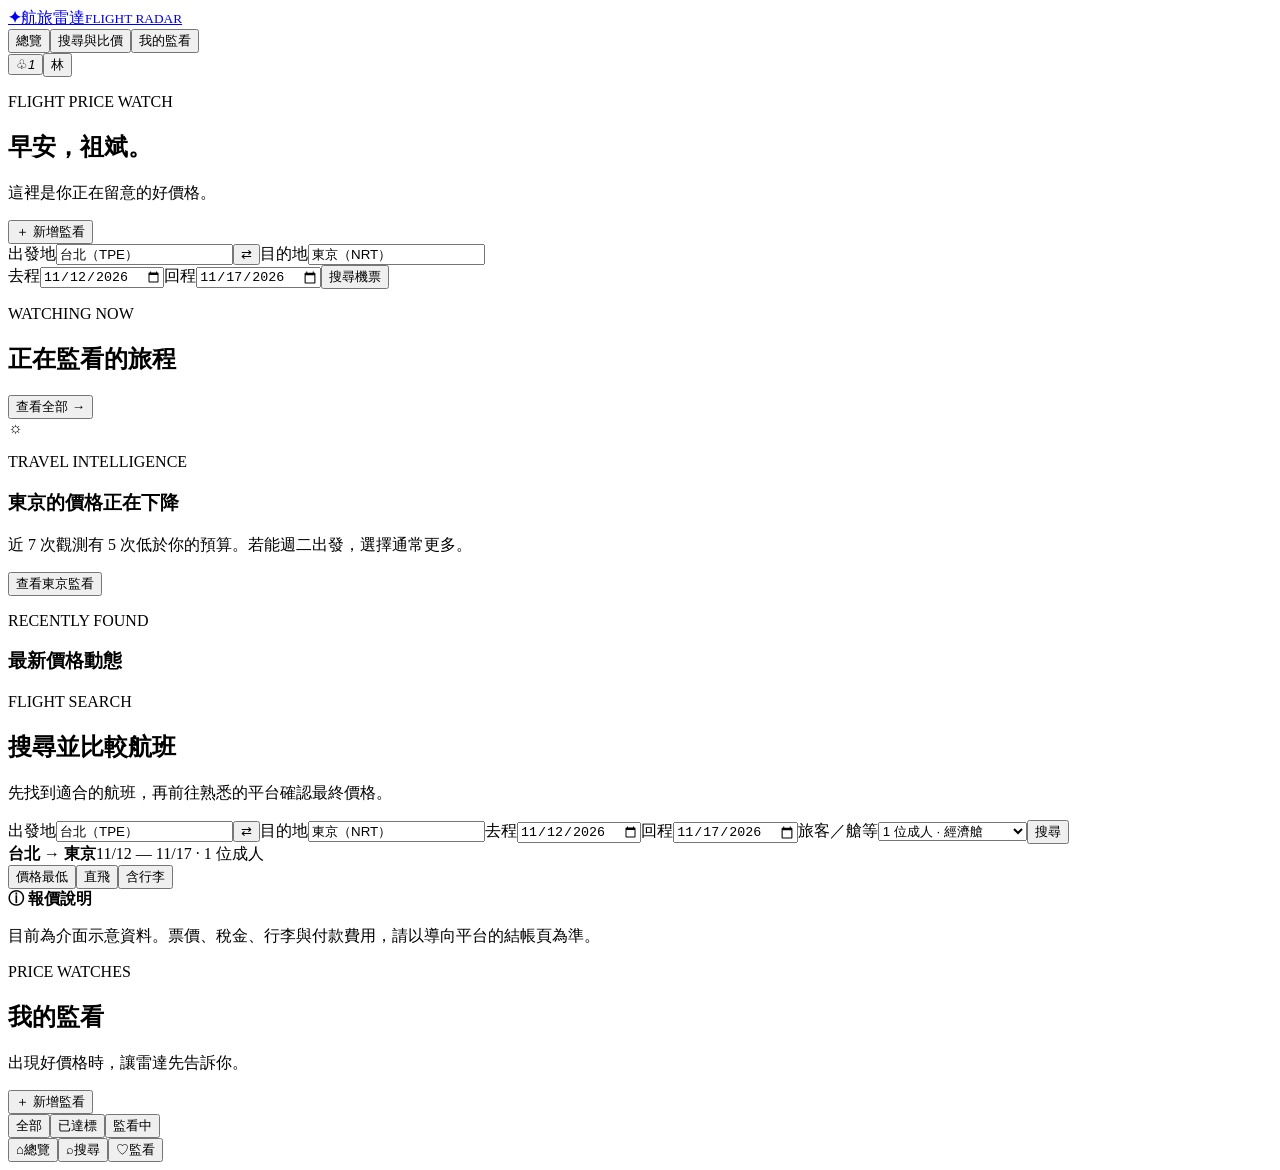
==== flight-radar/index.html @ ab5c8c6f "Add Flight Radar app" ====
<!doctype html>
<html lang="zh-Hant"><head><meta charset="UTF-8" /><meta name="viewport" content="width=device-width, initial-scale=1.0" /><meta name="theme-color" content="#075b65" /><meta name="description" content="航旅雷達：個人機票價格監看工具" /><title>航旅雷達｜機票價格監看</title><link rel="preconnect" href="https://fonts.googleapis.com" /><link rel="preconnect" href="https://fonts.gstatic.com" crossorigin /><link href="https://fonts.googleapis.com/css2?family=Noto+Sans+TC:wght@400;500;600;700&family=Playfair+Display:wght@600;700&display=swap" rel="stylesheet" /><link rel="stylesheet" href="styles.css" /></head><body><div class="app-shell"><header class="topbar"><a class="brand" href="#home" aria-label="航旅雷達首頁"><b>✦</b><span>航旅雷達<small>FLIGHT RADAR</small></span></a><nav class="desktop-nav" aria-label="主選單"><button class="nav-link active" data-view="home">總覽</button><button class="nav-link" data-view="search">搜尋與比價</button><button class="nav-link" data-view="watchlist">我的監看</button></nav><div class="top-actions"><button class="notice" id="notificationButton" aria-label="查看通知">♧<i id="notificationBadge">1</i></button><button class="avatar" aria-label="帳號">林</button></div></header><main><section class="view active" id="home"><div class="dashboard-title"><div><p class="eyebrow">FLIGHT PRICE WATCH</p><h1>早安，祖斌。</h1><p>這裡是你正在留意的好價格。</p></div><button class="primary" id="newWatchHome">＋ 新增監看</button></div><div class="quick-search"><div><label>出發地<input id="quickOrigin" value="台北（TPE）" /></label><button class="swap" id="swapQuick" aria-label="交換出發地與目的地">⇄</button><label>目的地<input id="quickDestination" value="東京（NRT）" /></label></div><div><label>去程<input id="quickDeparture" type="date" value="2026-11-12" /></label><label>回程<input id="quickReturn" type="date" value="2026-11-17" /></label><button class="primary" id="quickSearch">搜尋機票</button></div></div><div class="stats" id="stats"></div><div class="section-title"><div><p class="eyebrow">WATCHING NOW</p><h2>正在監看的旅程</h2></div><button class="quiet" data-view="watchlist">查看全部 →</button></div><div class="watch-grid" id="homeWatches"></div><div class="bottom-grid"><article class="insight"><div class="sun">☼</div><div><p class="eyebrow">TRAVEL INTELLIGENCE</p><h3>東京的價格正在下降</h3><p>近 7 次觀測有 5 次低於你的預算。若能週二出發，選擇通常更多。</p><button class="light-button" data-view="watchlist">查看東京監看</button></div></article><article class="activity"><p class="eyebrow">RECENTLY FOUND</p><h3>最新價格動態</h3><div id="activityList"></div></article></div></section><section class="view" id="search"><div class="page-title"><p class="eyebrow">FLIGHT SEARCH</p><h1>搜尋並比較航班</h1><p>先找到適合的航班，再前往熟悉的平台確認最終價格。</p></div><form id="searchForm" class="search-form"><label>出發地<input id="origin" value="台北（TPE）" required /></label><button type="button" id="swapSearch" class="swap" aria-label="交換出發地與目的地">⇄</button><label>目的地<input id="destination" value="東京（NRT）" required /></label><label>去程<input id="departure" type="date" value="2026-11-12" required /></label><label>回程<input id="returnDate" type="date" value="2026-11-17" required /></label><label>旅客／艙等<select id="travellers"><option>1 位成人 · 經濟艙</option><option>2 位成人 · 經濟艙</option><option>1 位成人 · 豪華經濟艙</option></select></label><button class="primary" type="submit">搜尋</button></form><div class="results-top"><div><strong id="routeTitle">台北 → 東京</strong><span id="routeMeta">11/12 — 11/17 · 1 位成人</span></div><div class="chips"><button class="chip active">價格最低</button><button class="chip">直飛</button><button class="chip">含行李</button></div></div><div class="results-layout"><div class="offers" id="offers"></div><aside class="note"><b>ⓘ 報價說明</b><p>目前為介面示意資料。票價、稅金、行李與付款費用，請以導向平台的結帳頁為準。</p></aside></div></section><section class="view" id="watchlist"><div class="dashboard-title"><div><p class="eyebrow">PRICE WATCHES</p><h1>我的監看</h1><p>出現好價格時，讓雷達先告訴你。</p></div><button class="primary" id="newWatch">＋ 新增監看</button></div><div class="tabs"><button class="chip active" data-filter="all">全部 <span id="allCount"></span></button><button class="chip" data-filter="target">已達標 <span id="targetCount"></span></button><button class="chip" data-filter="watching">監看中 <span id="watchCount"></span></button></div><div class="watch-grid large" id="watchGrid"></div></section></main><nav class="mobile-nav"><button class="nav-link active" data-view="home">⌂<span>總覽</span></button><button class="nav-link" data-view="search">⌕<span>搜尋</span></button><button class="nav-link" data-view="watchlist">♡<span>監看</span></button></nav></div><dialog id="watchDialog"><form id="watchForm"><button type="button" class="close" id="closeDialog" aria-label="關閉">×</button><p class="eyebrow">NEW PRICE WATCH</p><h2>建立價格監看</h2><p class="dialog-copy">當票價低於你的預算，就會出現在通知中心。</p><div class="form-grid"><label>出發地<input id="watchOrigin" value="台北（TPE）" required /></label><label>目的地<input id="watchDestination" placeholder="例如：大阪（KIX）" required /></label><label>去程<input id="watchDeparture" type="date" value="2026-12-04" required /></label><label>回程<input id="watchReturn" type="date" value="2026-12-08" required /></label><label>目標總價（TWD）<input id="watchTarget" type="number" min="1" value="9000" required /></label><label>偏好<select id="watchDirect"><option>不限轉機</option><option>只看直飛</option></select></label></div><label class="check"><input type="checkbox" checked /> 降到目標價時通知我</label><button class="primary full" type="submit">開始監看</button></form></dialog><div class="toast" id="toast" role="status"></div><script src="app.js"></script></body></html>
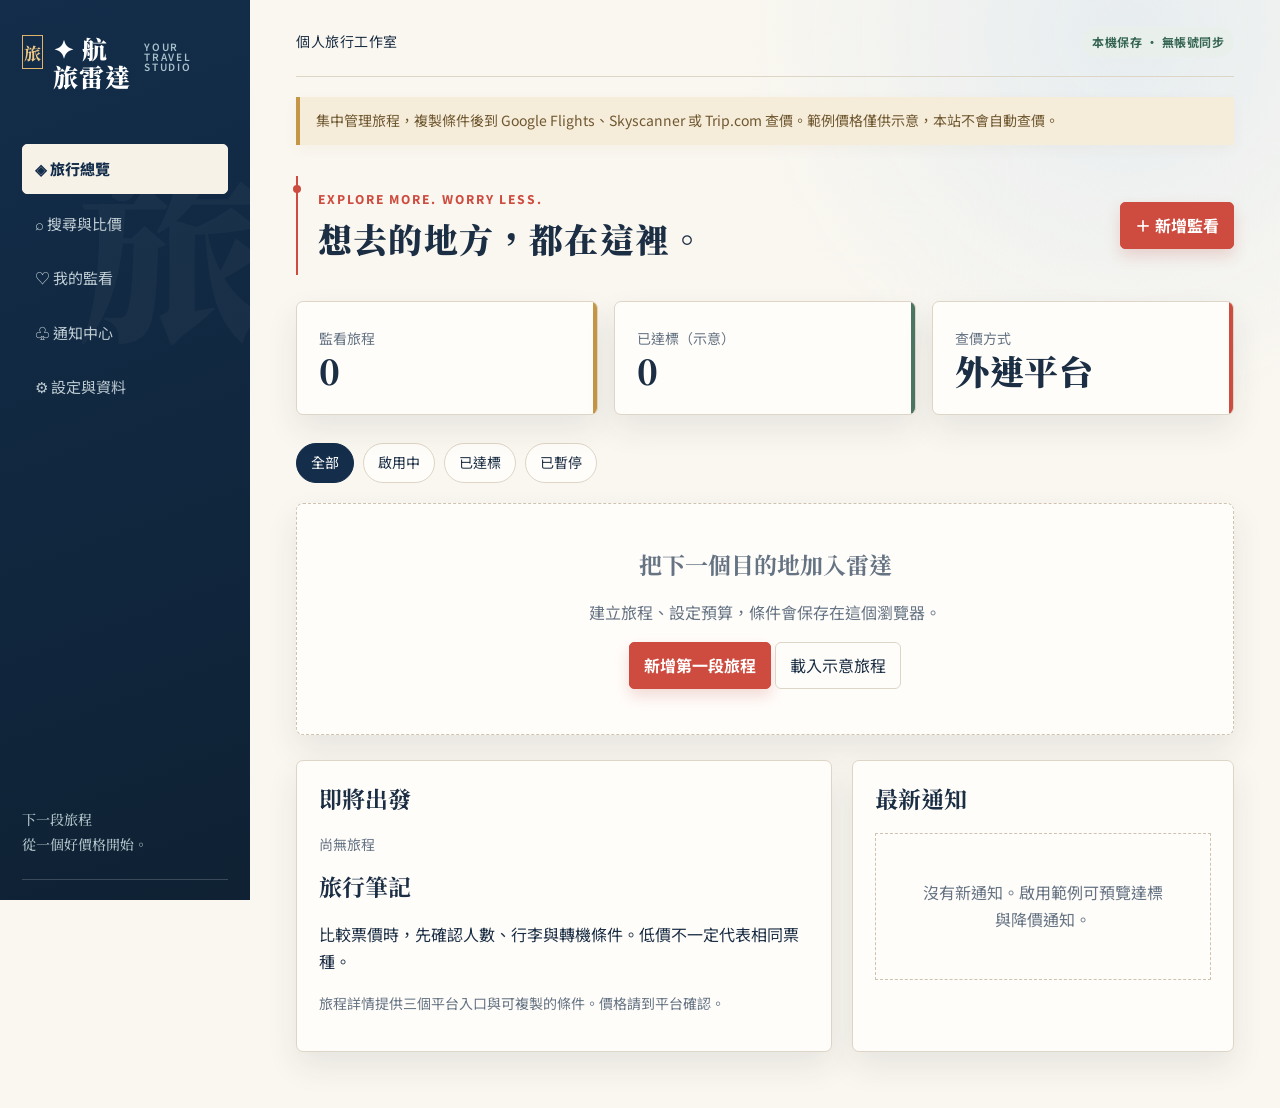
==== commit 2fd42ee4: "Add centralized trip lookup with platform links and copyable criteria" ====
--- a/flight-radar/index.html
+++ b/flight-radar/index.html
@@ -1,2 +1 @@
-<!doctype html>
-<html lang="zh-Hant"><head><meta charset="UTF-8" /><meta name="viewport" content="width=device-width, initial-scale=1.0" /><meta name="theme-color" content="#075b65" /><meta name="description" content="航旅雷達：個人機票價格監看工具" /><title>航旅雷達｜機票價格監看</title><link rel="preconnect" href="https://fonts.googleapis.com" /><link rel="preconnect" href="https://fonts.gstatic.com" crossorigin /><link href="https://fonts.googleapis.com/css2?family=Noto+Sans+TC:wght@400;500;600;700&family=Playfair+Display:wght@600;700&display=swap" rel="stylesheet" /><link rel="stylesheet" href="styles.css" /></head><body><div class="app-shell"><header class="topbar"><a class="brand" href="#home" aria-label="航旅雷達首頁"><b>✦</b><span>航旅雷達<small>FLIGHT RADAR</small></span></a><nav class="desktop-nav" aria-label="主選單"><button class="nav-link active" data-view="home">總覽</button><button class="nav-link" data-view="search">搜尋與比價</button><button class="nav-link" data-view="watchlist">我的監看</button></nav><div class="top-actions"><button class="notice" id="notificationButton" aria-label="查看通知">♧<i id="notificationBadge">1</i></button><button class="avatar" aria-label="帳號">林</button></div></header><main><section class="view active" id="home"><div class="dashboard-title"><div><p class="eyebrow">FLIGHT PRICE WATCH</p><h1>早安，祖斌。</h1><p>這裡是你正在留意的好價格。</p></div><button class="primary" id="newWatchHome">＋ 新增監看</button></div><div class="quick-search"><div><label>出發地<input id="quickOrigin" value="台北（TPE）" /></label><button class="swap" id="swapQuick" aria-label="交換出發地與目的地">⇄</button><label>目的地<input id="quickDestination" value="東京（NRT）" /></label></div><div><label>去程<input id="quickDeparture" type="date" value="2026-11-12" /></label><label>回程<input id="quickReturn" type="date" value="2026-11-17" /></label><button class="primary" id="quickSearch">搜尋機票</button></div></div><div class="stats" id="stats"></div><div class="section-title"><div><p class="eyebrow">WATCHING NOW</p><h2>正在監看的旅程</h2></div><button class="quiet" data-view="watchlist">查看全部 →</button></div><div class="watch-grid" id="homeWatches"></div><div class="bottom-grid"><article class="insight"><div class="sun">☼</div><div><p class="eyebrow">TRAVEL INTELLIGENCE</p><h3>東京的價格正在下降</h3><p>近 7 次觀測有 5 次低於你的預算。若能週二出發，選擇通常更多。</p><button class="light-button" data-view="watchlist">查看東京監看</button></div></article><article class="activity"><p class="eyebrow">RECENTLY FOUND</p><h3>最新價格動態</h3><div id="activityList"></div></article></div></section><section class="view" id="search"><div class="page-title"><p class="eyebrow">FLIGHT SEARCH</p><h1>搜尋並比較航班</h1><p>先找到適合的航班，再前往熟悉的平台確認最終價格。</p></div><form id="searchForm" class="search-form"><label>出發地<input id="origin" value="台北（TPE）" required /></label><button type="button" id="swapSearch" class="swap" aria-label="交換出發地與目的地">⇄</button><label>目的地<input id="destination" value="東京（NRT）" required /></label><label>去程<input id="departure" type="date" value="2026-11-12" required /></label><label>回程<input id="returnDate" type="date" value="2026-11-17" required /></label><label>旅客／艙等<select id="travellers"><option>1 位成人 · 經濟艙</option><option>2 位成人 · 經濟艙</option><option>1 位成人 · 豪華經濟艙</option></select></label><button class="primary" type="submit">搜尋</button></form><div class="results-top"><div><strong id="routeTitle">台北 → 東京</strong><span id="routeMeta">11/12 — 11/17 · 1 位成人</span></div><div class="chips"><button class="chip active">價格最低</button><button class="chip">直飛</button><button class="chip">含行李</button></div></div><div class="results-layout"><div class="offers" id="offers"></div><aside class="note"><b>ⓘ 報價說明</b><p>目前為介面示意資料。票價、稅金、行李與付款費用，請以導向平台的結帳頁為準。</p></aside></div></section><section class="view" id="watchlist"><div class="dashboard-title"><div><p class="eyebrow">PRICE WATCHES</p><h1>我的監看</h1><p>出現好價格時，讓雷達先告訴你。</p></div><button class="primary" id="newWatch">＋ 新增監看</button></div><div class="tabs"><button class="chip active" data-filter="all">全部 <span id="allCount"></span></button><button class="chip" data-filter="target">已達標 <span id="targetCount"></span></button><button class="chip" data-filter="watching">監看中 <span id="watchCount"></span></button></div><div class="watch-grid large" id="watchGrid"></div></section></main><nav class="mobile-nav"><button class="nav-link active" data-view="home">⌂<span>總覽</span></button><button class="nav-link" data-view="search">⌕<span>搜尋</span></button><button class="nav-link" data-view="watchlist">♡<span>監看</span></button></nav></div><dialog id="watchDialog"><form id="watchForm"><button type="button" class="close" id="closeDialog" aria-label="關閉">×</button><p class="eyebrow">NEW PRICE WATCH</p><h2>建立價格監看</h2><p class="dialog-copy">當票價低於你的預算，就會出現在通知中心。</p><div class="form-grid"><label>出發地<input id="watchOrigin" value="台北（TPE）" required /></label><label>目的地<input id="watchDestination" placeholder="例如：大阪（KIX）" required /></label><label>去程<input id="watchDeparture" type="date" value="2026-12-04" required /></label><label>回程<input id="watchReturn" type="date" value="2026-12-08" required /></label><label>目標總價（TWD）<input id="watchTarget" type="number" min="1" value="9000" required /></label><label>偏好<select id="watchDirect"><option>不限轉機</option><option>只看直飛</option></select></label></div><label class="check"><input type="checkbox" checked /> 降到目標價時通知我</label><button class="primary full" type="submit">開始監看</button></form></dialog><div class="toast" id="toast" role="status"></div><script src="app.js"></script></body></html>
+<!doctype html><html lang="zh-Hant"><head><meta charset="utf-8"><meta name="viewport" content="width=device-width,initial-scale=1"><title>航旅雷達 · 旅行工作室</title><link rel="stylesheet" href="v2.css"></head><body><aside><a class="brand" href="#">✦ 航旅雷達<small>YOUR TRAVEL STUDIO</small></a><nav><button data-page="home">◈ 旅行總覽</button><button data-page="search">⌕ 搜尋與比價</button><button data-page="watches">♡ 我的監看</button><button data-page="notifications">♧ 通知中心</button><button data-page="settings">⚙ 設定與資料</button></nav><p class="aside-note">下一段旅程<br>從一個好價格開始。</p></aside><main><header><span>個人旅行工作室</span><span class="tag">本機保存 · 無帳號同步</span></header><div class="banner">集中管理旅程，複製條件後到 Google Flights、Skyscanner 或 Trip.com 查價。範例價格僅供示意，本站不會自動查價。</div><section class="intro"><div><small>EXPLORE MORE. WORRY LESS.</small><h1 id="title">想去的地方，都在這裡。</h1></div><button class="primary" id="add">＋ 新增監看</button></section><div id="content"></div></main><dialog id="editor"><form id="form"><header><h2 id="formTitle">新增監看</h2><button type="button" id="cancel">✕</button></header><div class="fields" id="fields"></div><p id="error" role="alert"></p><button class="primary">儲存監看</button></form></dialog><dialog id="detail"><button id="closeDetail">關閉 ✕</button><div id="detailBody"></div></dialog><div id="toast" role="status"></div><script src="v2.js"></script></body></html>
--- a/flight-radar/v2.css
+++ b/flight-radar/v2.css
@@ -0,0 +1,10 @@
+@import url('https://fonts.googleapis.com/css2?family=Noto+Sans+TC:wght@400;500;600;700;800&family=Noto+Serif+TC:wght@600;700;900&display=swap');
+.lookup{margin:20px 0;padding:18px 0;border-block:1px solid var(--line)}.lookup textarea{width:100%;font:inherit;line-height:1.7;padding:12px;background:var(--paper);color:var(--ink);border:1px solid var(--line);border-radius:6px;resize:vertical;min-height:150px}.platform-links{display:grid;grid-template-columns:repeat(auto-fit,minmax(170px,1fr));gap:10px;margin-top:16px}.platform-links a{display:block;padding:12px;margin:6px 0;border:1px solid var(--line);border-radius:6px;text-decoration:none;background:var(--card)}.platform-links small{display:block;font-size:14px;color:var(--muted)}.lookup button{margin-top:8px}
+
+:root{--ink:#1b2e44;--indigo:#132d4a;--paper:#faf7f0;--paper-deep:#f1ecdf;--vermilion:#ce4c3f;--matcha:#4b7663;--gold:#c49645;--muted:#657383;--line:#ddd5c6;--card:#fffdfa;--shadow:0 14px 32px rgba(28,45,58,.09)}
+*{box-sizing:border-box}html{background:var(--paper)}body{margin:0;background:radial-gradient(circle at 88% 3%,#e7edf0 0,transparent 24rem),var(--paper);font:16px/1.7 'Noto Sans TC','Microsoft JhengHei',sans-serif;color:var(--ink)}body:before{content:'';position:fixed;inset:0;z-index:-1;opacity:.32;pointer-events:none;background-image:linear-gradient(90deg,transparent 49%,rgba(38,55,68,.025) 50%,transparent 51%);background-size:7px 7px}button,a{touch-action:manipulation}button{font:inherit;cursor:pointer;border:1px solid var(--line);background:var(--card);color:var(--ink);border-radius:6px;padding:9px 14px;transition:transform .18s ease,background .18s ease,border-color .18s ease,box-shadow .18s ease}button:hover{transform:translateY(-1px);border-color:#b7a992;box-shadow:0 5px 13px rgba(28,45,58,.08)}
+aside{position:fixed;z-index:5;width:250px;height:100vh;color:#f8f4ed;padding:35px 22px 28px;background:linear-gradient(160deg,var(--indigo) 0%,#10263d 62%,#0f2133 100%);overflow:hidden}aside:before{content:'旅';position:absolute;right:-17px;top:150px;font:900 190px/1 'Noto Serif TC',serif;color:rgba(255,255,255,.035)}aside:after{content:'';position:absolute;left:22px;right:22px;bottom:20px;border-top:1px solid rgba(255,255,255,.18)}.brand{position:relative;z-index:1;display:flex;gap:10px;align-items:flex-start;font:900 25px/1.1 'Noto Serif TC',serif;color:white;text-decoration:none;letter-spacing:.04em}.brand:before{content:'旅';display:grid;place-items:center;width:32px;height:32px;border:1px solid #e0b36d;color:#f0c886;font:700 17px/1 'Noto Serif TC',serif}.brand small{display:block;margin-top:7px;font:600 10px/1 'Noto Sans TC',sans-serif;letter-spacing:.18em;color:#a8c0ca}nav{position:relative;z-index:1;display:grid;gap:5px;margin-top:54px}nav button{display:flex;align-items:center;gap:10px;width:100%;text-align:left;background:transparent;color:#bfcdd3;border:1px solid transparent;border-radius:5px;padding:11px 12px;font-size:15px}nav button:hover{box-shadow:none;background:rgba(255,255,255,.06);border-color:rgba(255,255,255,.1)}nav button.active{background:#f7f2e8;color:var(--indigo);border-color:#f7f2e8;font-weight:800;box-shadow:none}.aside-note{position:absolute;z-index:1;bottom:43px;margin:0;color:#b0c5c9;font:500 14px/1.8 'Noto Serif TC',serif}
+main{margin-left:250px;min-height:100vh;padding:27px 46px 56px;max-width:1680px}header,.intro,.card-bottom,.row{display:flex;align-items:center;justify-content:space-between;gap:16px}header{padding-bottom:19px;border-bottom:1px solid var(--line)}header span{font-size:14px;letter-spacing:.04em}.tag,.pill{display:inline-flex;align-items:center;gap:4px;font-size:12px;background:#e9f0ec;color:#356552;border-radius:99px;padding:5px 10px;font-weight:700}.banner{margin-top:20px;border-left:4px solid var(--gold);background:#f5edda;padding:12px 16px;color:#6f5730;font-size:14px;box-shadow:0 4px 14px rgba(110,82,35,.04)}.intro{position:relative;margin:31px 0 26px;padding:8px 0 8px 20px;border-left:2px solid var(--vermilion)}.intro:after{content:'';position:absolute;left:-5px;top:9px;width:8px;height:8px;border-radius:50%;background:var(--vermilion)}.intro small{letter-spacing:.16em;color:var(--vermilion);font-size:12px;font-weight:800}h1,h2,h3{font-family:'Noto Serif TC','PMingLiU',serif}h1{font-size:34px;line-height:1.28;margin:6px 0;font-weight:900;letter-spacing:.035em}h2{font-size:23px;line-height:1.35}h3{margin:5px 0;font-size:21px;line-height:1.42}.primary{background:var(--vermilion);border-color:var(--vermilion);color:white;font-weight:700;border-radius:5px;box-shadow:0 7px 15px rgba(183,57,46,.18)}.primary:hover{background:#b74035;border-color:#b74035}
+.stats{display:grid;grid-template-columns:repeat(3,1fr);gap:16px;margin-bottom:28px}.stat,.panel{background:var(--card);border:1px solid var(--line);border-radius:7px;padding:22px;box-shadow:var(--shadow)}.stat{position:relative;overflow:hidden}.stat:after{content:'';position:absolute;right:0;top:0;bottom:0;width:4px;background:var(--gold)}.stat:nth-child(2):after{background:var(--matcha)}.stat:nth-child(3):after{background:var(--vermilion)}.stat strong{display:block;font:900 34px/1.2 'Noto Serif TC',serif;letter-spacing:.02em}.stat span,.muted{color:var(--muted);font-size:14px}.grid{display:grid;grid-template-columns:repeat(3,minmax(0,1fr));gap:20px}.card{background:var(--card);border:1px solid var(--line);border-radius:8px;overflow:hidden;box-shadow:var(--shadow);transition:transform .2s ease,box-shadow .2s ease}.card:hover{transform:translateY(-4px);box-shadow:0 19px 35px rgba(28,45,58,.13)}.cover{height:166px;background:linear-gradient(130deg,#173a59,#36707a);position:relative;overflow:hidden}.cover:after{content:'';position:absolute;inset:0;background:linear-gradient(90deg,rgba(10,28,45,.35),transparent 60%)}.cover img{width:100%;height:100%;object-fit:cover;transition:transform .4s ease}.card:hover .cover img{transform:scale(1.04)}.cover h2{position:relative;z-index:1}.cover .pill{position:absolute;z-index:2;left:14px;top:14px;background:#fff9ef;color:var(--indigo)}.card-body{padding:19px}.price{font:900 28px/1.25 'Noto Serif TC',serif;color:var(--vermilion);margin:15px 0 2px;letter-spacing:.01em}.card-body svg{margin-top:9px}.card-bottom{border-top:1px solid var(--line);padding-top:14px;margin-top:14px;flex-wrap:wrap}.actions{display:flex;gap:6px;flex-wrap:wrap}.actions button{font-size:14px;padding:6px 10px;background:transparent}.actions button:first-child{border-color:#b9cabe;color:#356552}.filters{display:flex;gap:9px;margin-bottom:20px;flex-wrap:wrap}.filters button{border-radius:99px;padding:7px 14px;font-size:14px}.filters .active{background:var(--indigo);border-color:var(--indigo);color:white}.lower{display:grid;grid-template-columns:1.4fr 1fr;gap:20px;margin-top:25px}.panel h2{margin-top:0}
+.fields{display:grid;grid-template-columns:1fr 1fr;gap:16px}label{display:block;font-size:14px;color:#526172;font-weight:700}input,select{display:block;width:100%;font:inherit;color:var(--ink);background:#fffdf8;padding:10px 11px;border:1px solid #cfc4b2;border-radius:5px;margin-top:5px;outline:none}input:focus,select:focus{border-color:var(--vermilion);box-shadow:0 0 0 3px rgba(206,76,63,.12)}input[type=checkbox]{display:inline;width:auto;accent-color:var(--vermilion)}.wide{grid-column:1/-1}.search-panel{margin-bottom:20px}.search-panel .primary{margin-top:18px}dialog{border:0;border-radius:8px;width:min(750px,94vw);max-height:90vh;padding:28px;background:var(--paper);box-shadow:0 24px 100px rgba(15,31,47,.35)}dialog::backdrop{background:#152b44a8}dialog header{border-bottom:1px solid var(--line)}#error{color:#b62d27;font-weight:700}svg{width:100%;height:130px}.empty{background:var(--card);border:1px dashed #cfc3af;text-align:center;padding:45px;color:var(--muted)}.event{border-bottom:1px solid var(--line);padding:15px 0;display:flex;gap:15px;justify-content:space-between}.event:before{content:'◉';color:var(--vermilion)}.offer{padding:20px;border:1px solid var(--line);border-radius:7px;background:var(--card);box-shadow:0 5px 16px rgba(28,45,58,.05);margin-bottom:12px}.timeline{display:flex;align-items:center;gap:18px}.timeline hr{flex:1;border:0;border-top:1px solid #cbbda8}.offer details{border-top:1px solid var(--line);margin-top:15px;padding-top:12px}a{color:#a94336;font-weight:700}#toast{position:fixed;bottom:25px;left:50%;transform:translateX(-50%);background:var(--indigo);color:white;padding:12px 20px;border-radius:5px;display:none;z-index:20;box-shadow:var(--shadow)}table{width:100%;border-collapse:collapse;font-size:14px}td,th{text-align:left;padding:10px;border-bottom:1px solid var(--line)}th{color:#526172;font-weight:800;background:#f5f0e7}
+@media(max-width:1150px){.grid{grid-template-columns:1fr 1fr}main{padding:24px}.lower{grid-template-columns:1fr}}@media(max-width:750px){aside{position:fixed;bottom:0;z-index:5;width:100%;height:auto;padding:0;background:var(--indigo)}aside:before,aside:after,aside .brand,.aside-note{display:none}nav{display:flex;margin:0;gap:0;justify-content:space-around}nav button{display:block;width:auto;text-align:center;font-size:12px;padding:13px 6px;border-radius:0;color:#c8d2d4}nav button.active{background:transparent;color:#f6d68b;border-bottom:3px solid var(--vermilion)}main{margin:0;padding:18px 15px 90px}.grid{grid-template-columns:1fr}.stats{gap:8px}.stat,.panel{padding:15px}.stat strong{font-size:26px}.fields{grid-template-columns:1fr}.intro{align-items:flex-start;margin:24px 0}.intro .primary{white-space:nowrap}h1{font-size:26px}.tag{display:none}.row{flex-wrap:wrap}dialog{padding:20px}table{font-size:12px}.cover{height:150px}}
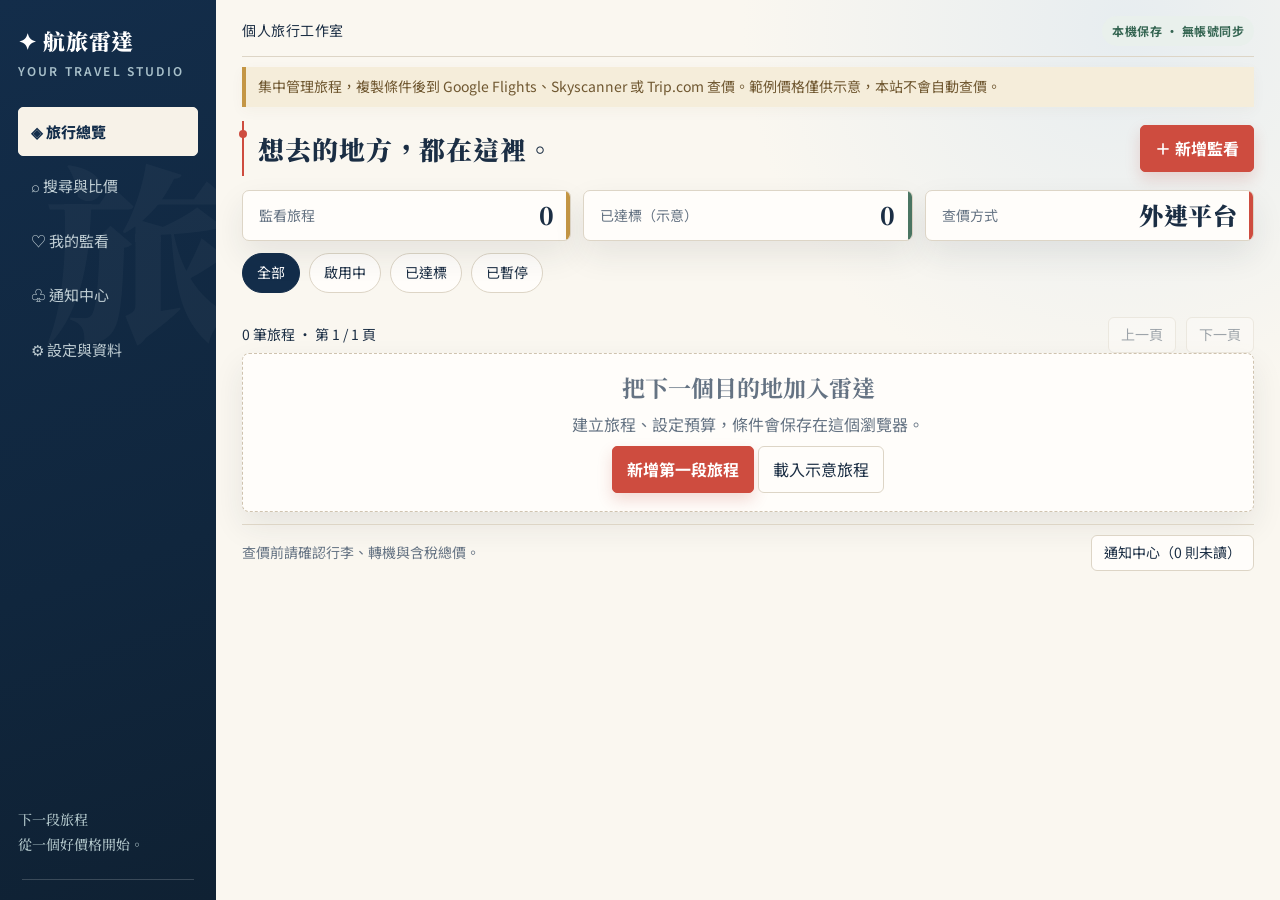
==== commit 90c898ba: "Compact trip dashboard with responsive pagination" ====
--- a/flight-radar/index.html
+++ b/flight-radar/index.html
@@ -1 +1 @@
-<!doctype html><html lang="zh-Hant"><head><meta charset="utf-8"><meta name="viewport" content="width=device-width,initial-scale=1"><title>航旅雷達 · 旅行工作室</title><link rel="stylesheet" href="v2.css"></head><body><aside><a class="brand" href="#">✦ 航旅雷達<small>YOUR TRAVEL STUDIO</small></a><nav><button data-page="home">◈ 旅行總覽</button><button data-page="search">⌕ 搜尋與比價</button><button data-page="watches">♡ 我的監看</button><button data-page="notifications">♧ 通知中心</button><button data-page="settings">⚙ 設定與資料</button></nav><p class="aside-note">下一段旅程<br>從一個好價格開始。</p></aside><main><header><span>個人旅行工作室</span><span class="tag">本機保存 · 無帳號同步</span></header><div class="banner">集中管理旅程，複製條件後到 Google Flights、Skyscanner 或 Trip.com 查價。範例價格僅供示意，本站不會自動查價。</div><section class="intro"><div><small>EXPLORE MORE. WORRY LESS.</small><h1 id="title">想去的地方，都在這裡。</h1></div><button class="primary" id="add">＋ 新增監看</button></section><div id="content"></div></main><dialog id="editor"><form id="form"><header><h2 id="formTitle">新增監看</h2><button type="button" id="cancel">✕</button></header><div class="fields" id="fields"></div><p id="error" role="alert"></p><button class="primary">儲存監看</button></form></dialog><dialog id="detail"><button id="closeDetail">關閉 ✕</button><div id="detailBody"></div></dialog><div id="toast" role="status"></div><script src="v2.js"></script></body></html>
+<!doctype html><html lang="zh-Hant"><head><meta charset="utf-8"><meta name="viewport" content="width=device-width,initial-scale=1"><title>航旅雷達 · 旅行工作室</title><link rel="stylesheet" href="v2.css"><link rel="stylesheet" href="compact.css"></head><body><aside><a class="brand" href="#">✦ 航旅雷達<small>YOUR TRAVEL STUDIO</small></a><nav><button data-page="home">◈ 旅行總覽</button><button data-page="search">⌕ 搜尋與比價</button><button data-page="watches">♡ 我的監看</button><button data-page="notifications">♧ 通知中心</button><button data-page="settings">⚙ 設定與資料</button></nav><p class="aside-note">下一段旅程<br>從一個好價格開始。</p></aside><main><header><span>個人旅行工作室</span><span class="tag">本機保存 · 無帳號同步</span></header><div class="banner">集中管理旅程，複製條件後到 Google Flights、Skyscanner 或 Trip.com 查價。範例價格僅供示意，本站不會自動查價。</div><section class="intro"><div><small>EXPLORE MORE. WORRY LESS.</small><h1 id="title">想去的地方，都在這裡。</h1></div><button class="primary" id="add">＋ 新增監看</button></section><div id="content"></div></main><dialog id="editor"><form id="form"><header><h2 id="formTitle">新增監看</h2><button type="button" id="cancel">✕</button></header><div class="fields" id="fields"></div><p id="error" role="alert"></p><button class="primary">儲存監看</button></form></dialog><dialog id="detail"><button id="closeDetail">關閉 ✕</button><div id="detailBody"></div></dialog><div id="toast" role="status"></div><script src="v2.js"></script></body></html>
--- a/flight-radar/compact.css
+++ b/flight-radar/compact.css
@@ -0,0 +1,6 @@
+/* One-screen trip workspace: paginate records instead of clipping content. */
+main{max-width:none;min-width:0;padding:16px 26px 20px}aside{width:216px;padding:26px 18px}main{margin-left:216px}.brand{display:block;font-size:22px;line-height:1.4}.brand:before{display:none}.brand small{font-size:12px;margin-top:8px}nav{margin-top:30px}main>header{padding-bottom:10px}.banner{margin-top:10px;padding:8px 12px}.intro{margin:14px 0;padding:4px 0 4px 14px}.intro small{display:none}h1{font-size:26px;margin:0}.stats{gap:12px;margin-bottom:12px}.stat{padding:10px 16px;display:flex;align-items:center;justify-content:space-between;gap:12px}.stat strong{font-size:24px}.filters{margin-bottom:12px}.grid{grid-template-columns:repeat(3,minmax(0,1fr));gap:14px}.card{min-width:0;box-shadow:0 5px 14px #1c2d3a0a}.card:hover{transform:none}.cover{height:clamp(70px,12vh,115px)}.cover h2{padding:22px!important;margin:0;font-size:22px}.card-body{padding:12px 14px}.card-body p{margin:5px 0}.card-body h3{font-size:19px}.card-body .price{font-size:23px;margin-top:8px}.card-body>.muted{display:block}.card-body>.row{margin-top:8px;gap:5px;flex-wrap:wrap}.card-bottom{margin-top:10px;padding-top:10px;gap:5px}.actions button{padding:5px 8px}.pager{display:flex;align-items:center;justify-content:flex-end;gap:10px;margin-top:12px;font-size:14px}.pager span{margin-right:auto}.pager button{padding:5px 12px}.pager button:disabled{opacity:.4;cursor:default;transform:none;box-shadow:none}.overview-footer{display:flex;justify-content:space-between;align-items:center;gap:12px;margin-top:12px;padding-top:10px;border-top:1px solid var(--line);font-size:14px;color:var(--muted)}.overview-footer button{padding:5px 12px}.empty{padding:18px}.empty h2{margin:0}.empty p{margin:8px 0}.fields{gap:10px}input,select{padding:7px 9px}.search-panel{padding:16px}.panel{min-width:0}body[data-view=search] #content{display:grid;grid-template-columns:minmax(0,1fr) minmax(0,1fr);gap:16px}.lookup{margin:10px 0;padding:10px 0}.lookup p{margin:6px 0}.lookup textarea{min-height:120px}.platform-links{margin-top:8px}.platform-links a{padding:8px}.search-panel .primary{margin-top:10px}
+@media(max-width:1249px) and (min-width:751px){.grid{grid-template-columns:repeat(2,minmax(0,1fr))}aside{width:190px}main{margin-left:190px;padding-inline:18px}.stat{padding:10px}.stat strong{font-size:21px}}
+@media(max-height:760px) and (min-width:751px){main{padding-top:10px}.intro{margin:10px 0}.cover{height:65px}.stats{margin-bottom:10px}.overview-footer{margin-top:8px;padding-top:6px}.card-body{padding:10px 12px}.card-body p{margin:3px 0}.banner{font-size:13px}}
+@media(max-width:750px){aside{width:100%;padding:0}main{margin-left:0;padding:10px 12px 74px}main>header{display:none}.banner{font-size:12px;line-height:1.5;margin-top:0}.intro{margin:10px 0;gap:8px}h1{font-size:20px}.intro .primary{padding:7px 9px;font-size:14px}.stats{gap:6px;margin-bottom:8px}.stat{display:block;padding:7px 9px}.stat strong{font-size:20px}.stat span{font-size:12px}.filters{gap:6px;margin-bottom:8px}.filters button{padding:5px 10px}.grid{grid-template-columns:minmax(0,1fr)}.cover{height:65px}.card-body{padding:10px 12px}.card-body p{margin:3px 0}.overview-footer>span{display:none}.overview-footer{justify-content:flex-end;margin-top:6px;padding-top:6px}.pager{margin-top:8px;gap:6px}nav{margin:0}body[data-view=search] #content{display:block}}
+@media(prefers-reduced-motion:reduce){*{transition:none!important}}
